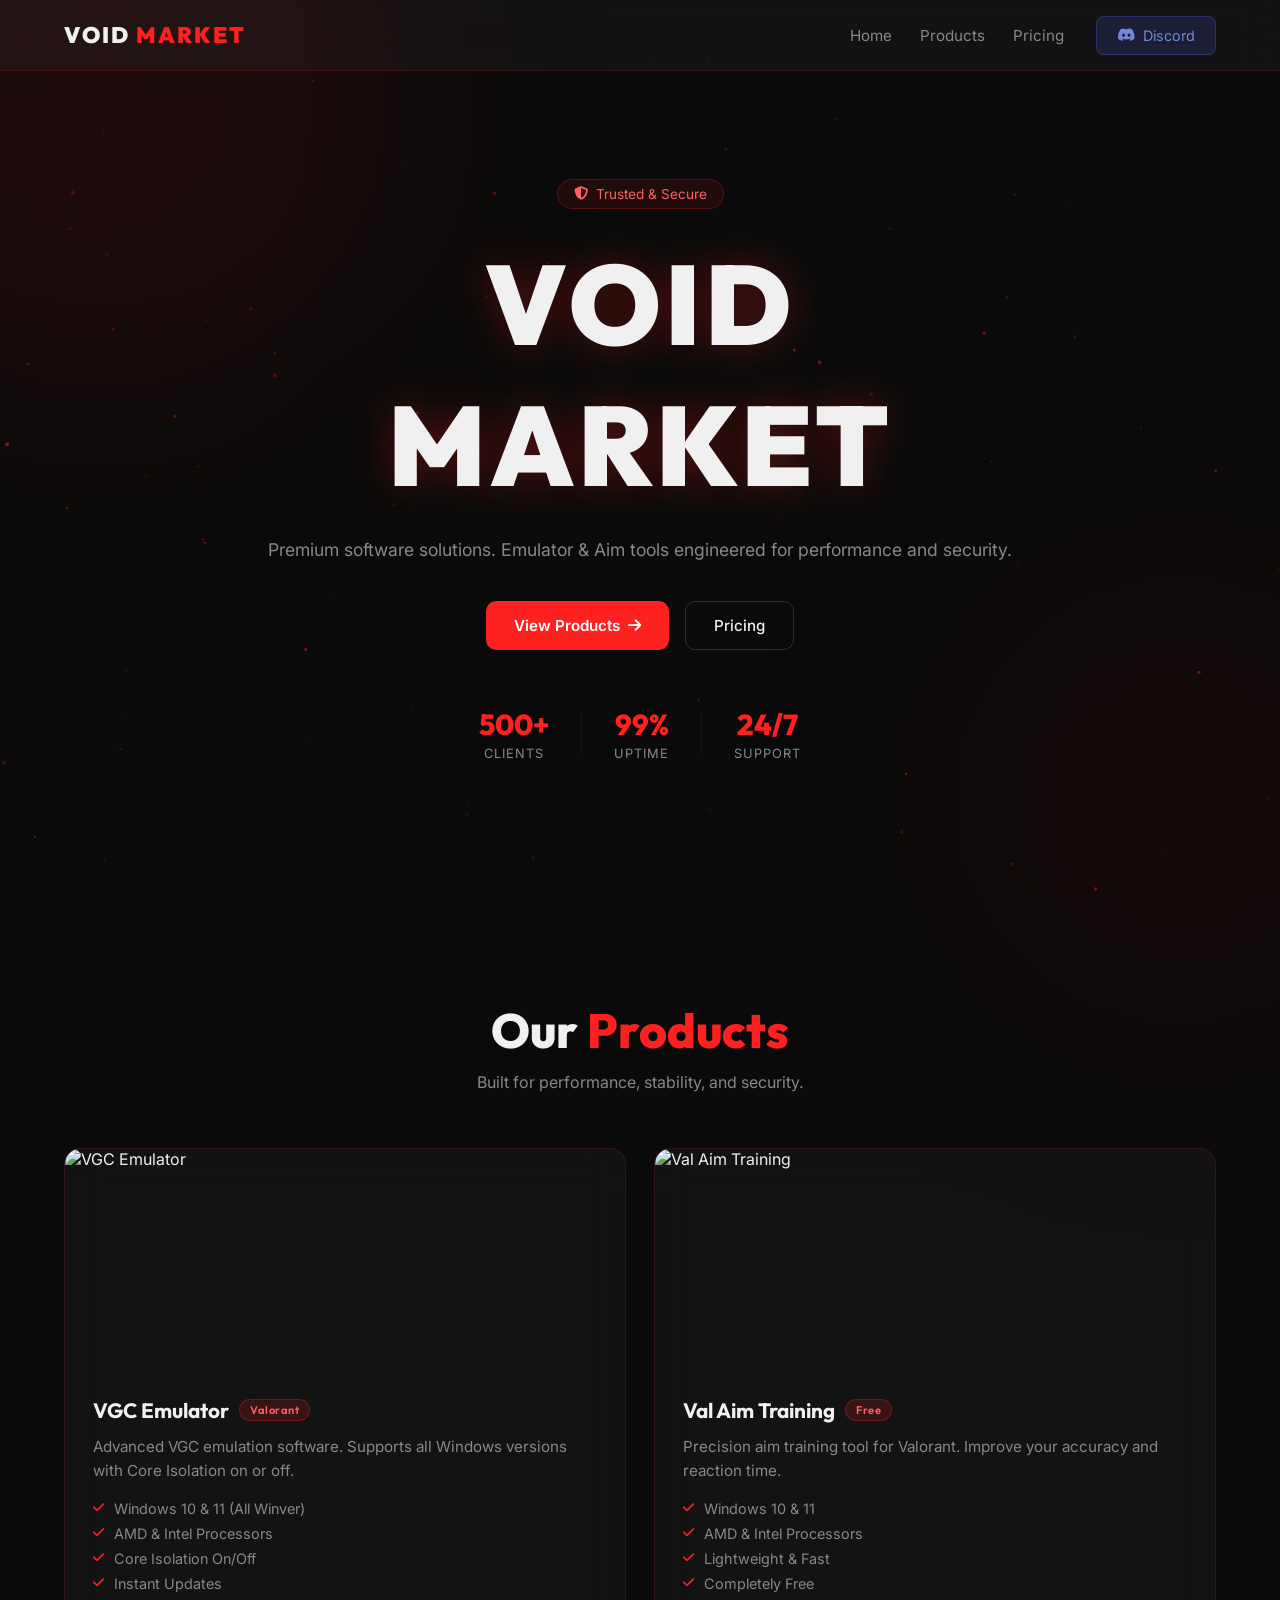
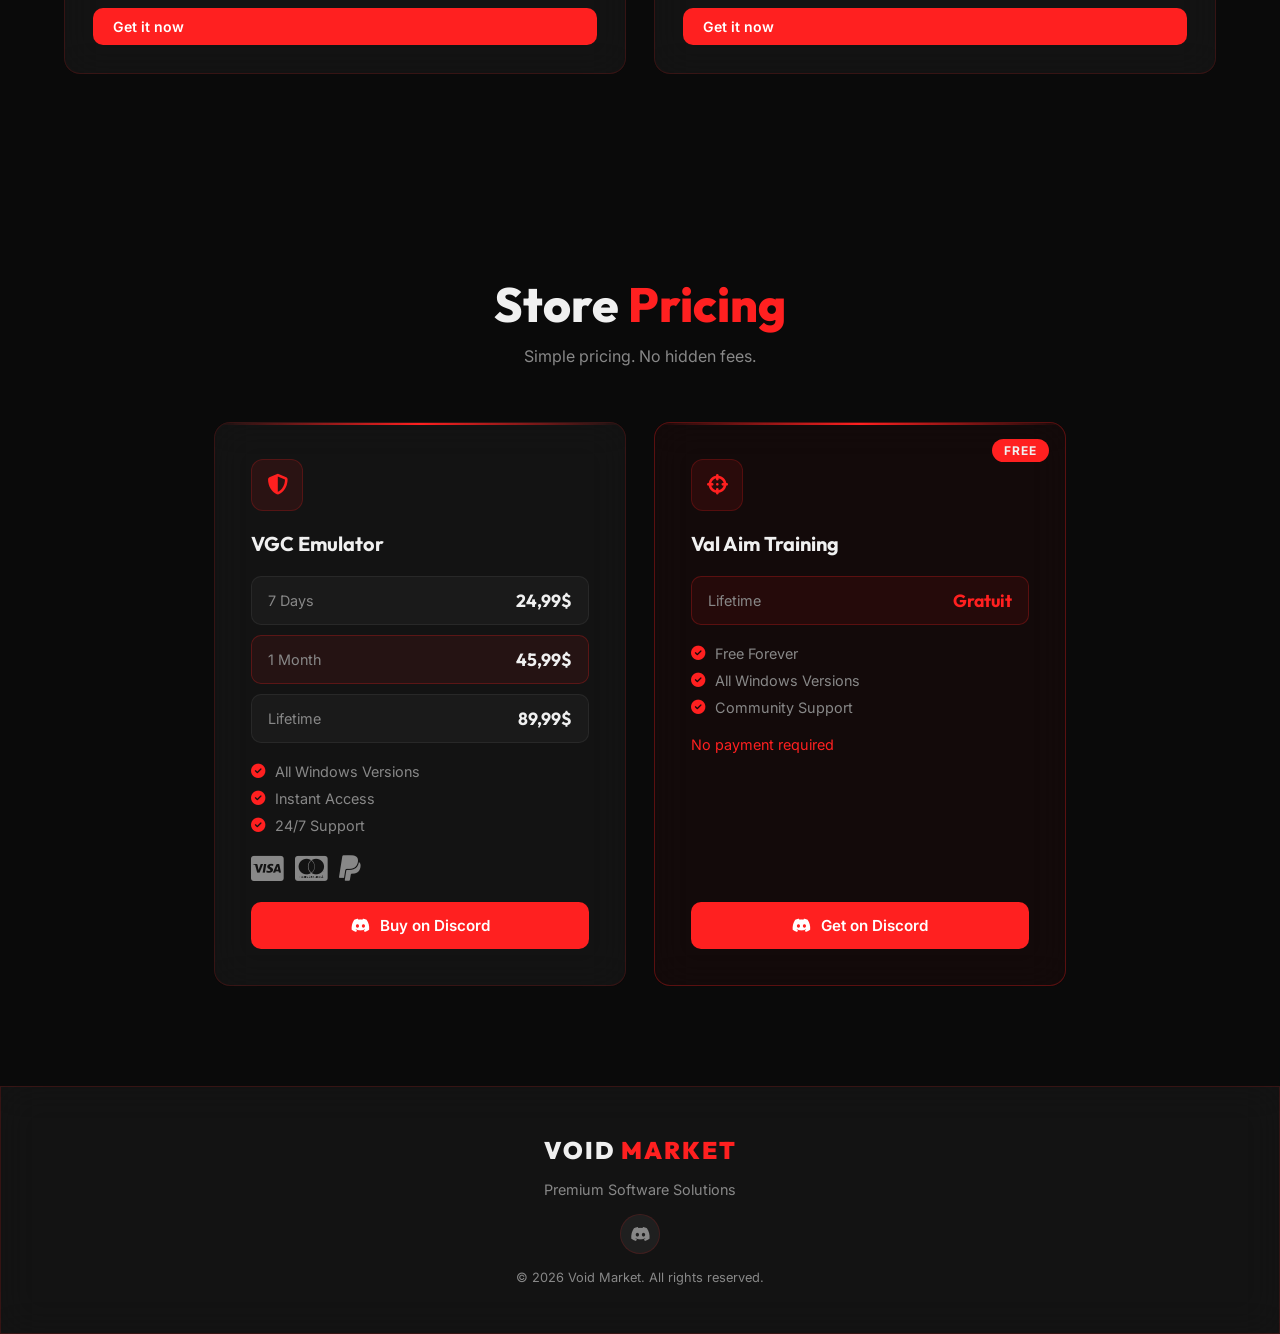
==== index.html @ f48b29fc "Add files via upload" ====
<!DOCTYPE html>
<html lang="fr">
<head>
  <meta charset="UTF-8">
  <meta name="viewport" content="width=device-width, initial-scale=1.0">
  <title>Void Market | Premium Software</title>
  <meta name="description" content="Void Market — Premium software solutions. VGC Emulator & Aim Training for Valorant.">
  <link rel="icon" href="data:image/svg+xml,<svg xmlns=%22http://www.w3.org/2000/svg%22 viewBox=%220 0 100 100%22><circle cx=%2250%22 cy=%2250%22 r=%2250%22 fill=%22%23ff2020%22/><text x=%2250%22 y=%2272%22 font-family=%22Arial%22 font-size=%2260%22 font-weight=%22bold%22 fill=%22%23fff%22 text-anchor=%22middle%22>V</text></svg>">
  <link href="https://fonts.googleapis.com/css2?family=Inter:wght@300;400;500&family=Outfit:wght@400;600;800;900&display=swap" rel="stylesheet">
  <link rel="stylesheet" href="https://cdnjs.cloudflare.com/ajax/libs/font-awesome/6.4.0/css/all.min.css">
  <link rel="stylesheet" href="style.css">
</head>
<body>

  <canvas id="bg-canvas"></canvas>
  <div class="ambient-glow glow-1"></div>
  <div class="ambient-glow glow-2"></div>

  <!-- NAV -->
  <nav class="navbar glass">
    <div class="nav-content">
      <a href="#home" class="logo">VOID <span class="accent">MARKET</span></a>
      <ul class="nav-links">
        <li><a href="#home">Home</a></li>
        <li><a href="#products">Products</a></li>
        <li><a href="#pricing">Pricing</a></li>
      </ul>
      <a href="https://discord.gg/" class="btn-discord" target="_blank">
        <i class="fab fa-discord"></i> Discord
      </a>
      <div class="mobile-menu-btn"><i class="fas fa-bars"></i></div>
    </div>
  </nav>

  <!-- HERO -->
  <section id="home" class="hero">
    <div class="hero-content">
      <div class="hero-badge"><i class="fas fa-shield-halved"></i> Trusted & Secure</div>
      <h1 class="glitch" data-text="VOID MARKET">VOID MARKET</h1>
      <p class="subtitle">Premium software solutions. Emulator & Aim tools engineered for performance and security.</p>
      <div class="hero-buttons">
        <a href="#products" class="btn-primary">View Products <i class="fas fa-arrow-right"></i></a>
        <a href="#pricing" class="btn-secondary">Pricing</a>
      </div>
      <div class="hero-stats">
        <div class="stat"><span class="stat-num">500+</span><span class="stat-label">Clients</span></div>
        <div class="stat-divider"></div>
        <div class="stat"><span class="stat-num">99%</span><span class="stat-label">Uptime</span></div>
        <div class="stat-divider"></div>
        <div class="stat"><span class="stat-num">24/7</span><span class="stat-label">Support</span></div>
      </div>
    </div>
  </section>

  <!-- PRODUCTS -->
  <section id="products" class="products">
    <div class="section-header">
      <h2>Our <span class="accent">Products</span></h2>
      <p>Built for performance, stability, and security.</p>
    </div>
    <div class="product-grid">

      <!-- Emulator -->
      <div class="product-card glass">
        <div class="product-img">
          <img src="https://i.imgur.com/AMg7JWk.jpeg" alt="VGC Emulator">
        </div>
        <div class="product-info">
          <h3>VGC Emulator <span class="tag">Valorant</span></h3>
          <p>Advanced VGC emulation software. Supports all Windows versions with Core Isolation on or off.</p>
          <ul class="product-features">
            <li><i class="fas fa-check"></i> Windows 10 & 11 (All Winver)</li>
            <li><i class="fas fa-check"></i> AMD & Intel Processors</li>
            <li><i class="fas fa-check"></i> Core Isolation On/Off</li>
            <li><i class="fas fa-check"></i> Instant Updates</li>
          </ul>
          <a href="#pricing" class="btn-primary small">Get it now</a>
        </div>
      </div>

      <!-- Aim -->
      <div class="product-card glass">
        <div class="product-img">
          <img src="https://i.imgur.com/ZZ62Hyu.jpeg" alt="Val Aim Training">
        </div>
        <div class="product-info">
          <h3>Val Aim Training <span class="tag">Free</span></h3>
          <p>Precision aim training tool for Valorant. Improve your accuracy and reaction time.</p>
          <ul class="product-features">
            <li><i class="fas fa-check"></i> Windows 10 & 11</li>
            <li><i class="fas fa-check"></i> AMD & Intel Processors</li>
            <li><i class="fas fa-check"></i> Lightweight & Fast</li>
            <li><i class="fas fa-check"></i> Completely Free</li>
          </ul>
          <a href="#pricing" class="btn-primary small">Get it now</a>
        </div>
      </div>

    </div>
  </section>

  <!-- PRICING -->
  <section id="pricing" class="pricing">
    <div class="section-header">
      <h2>Store <span class="accent">Pricing</span></h2>
      <p>Simple pricing. No hidden fees.</p>
    </div>
    <div class="pricing-grid">

      <!-- Emulator Pricing -->
      <div class="pricing-card glass">
        <div class="glow-border"></div>
        <div class="product-icon"><i class="fas fa-shield-halved"></i></div>
        <h3>VGC Emulator</h3>
        <div class="pricing-options">
          <div class="price-option">
            <span class="duration">7 Days</span>
            <span class="price">24,99$</span>
          </div>
          <div class="price-option featured">
            <span class="duration">1 Month</span>
            <span class="price">45,99$</span>
          </div>
          <div class="price-option">
            <span class="duration">Lifetime</span>
            <span class="price">89,99$</span>
          </div>
        </div>
        <ul class="pricing-features">
          <li><i class="fas fa-check-circle"></i> All Windows Versions</li>
          <li><i class="fas fa-check-circle"></i> Instant Access</li>
          <li><i class="fas fa-check-circle"></i> 24/7 Support</li>
        </ul>
        <div class="payment-methods">
          <i class="fab fa-cc-visa"></i>
          <i class="fab fa-cc-mastercard"></i>
          <i class="fab fa-paypal"></i>
        </div>
        <a href="https://discord.gg/" class="btn-purchase" target="_blank">
          <i class="fab fa-discord"></i> Buy on Discord
        </a>
      </div>

      <!-- Aim Pricing -->
      <div class="pricing-card glass featured-card">
        <div class="glow-border"></div>
        <div class="popular-badge">FREE</div>
        <div class="product-icon"><i class="fas fa-crosshairs"></i></div>
        <h3>Val Aim Training</h3>
        <div class="pricing-options">
          <div class="price-option featured">
            <span class="duration">Lifetime</span>
            <span class="price free">Gratuit</span>
          </div>
        </div>
        <ul class="pricing-features">
          <li><i class="fas fa-check-circle"></i> Free Forever</li>
          <li><i class="fas fa-check-circle"></i> All Windows Versions</li>
          <li><i class="fas fa-check-circle"></i> Community Support</li>
        </ul>
        <div class="payment-methods">
          <span style="color: var(--accent); font-size: 0.9rem;">No payment required</span>
        </div>
        <a href="https://discord.gg/" class="btn-purchase" target="_blank">
          <i class="fab fa-discord"></i> Get on Discord
        </a>
      </div>

    </div>
  </section>

  <!-- FOOTER -->
  <footer class="glass">
    <div class="footer-content">
      <div class="footer-logo">VOID <span class="accent">MARKET</span></div>
      <p>Premium Software Solutions</p>
      <div class="socials">
        <a href="https://discord.gg/" target="_blank"><i class="fab fa-discord"></i></a>
      </div>
      <p class="copyright">&copy; 2026 Void Market. All rights reserved.</p>
    </div>
  </footer>

  <script src="app.js"></script>
</body>
</html>
---- style.css ----
/* ── RESET & BASE ─────────────────────────────────────────────── */
*, *::before, *::after { box-sizing: border-box; margin: 0; padding: 0; }

:root {
  --bg:        #0a0a0a;
  --bg2:       #111111;
  --accent:    #ff2020;
  --accent2:   #ff6060;
  --glass:     rgba(255,255,255,0.04);
  --border:    rgba(255,32,32,0.15);
  --text:      #f0f0f0;
  --text-muted:#888;
  --radius:    16px;
}

html { scroll-behavior: smooth; }

body {
  font-family: 'Inter', sans-serif;
  background: var(--bg);
  color: var(--text);
  overflow-x: hidden;
  min-height: 100vh;
}

/* ── CANVAS BACKGROUND ───────────────────────────────────────── */
#bg-canvas {
  position: fixed;
  inset: 0;
  z-index: 0;
  pointer-events: none;
}

/* ── AMBIENT GLOWS ───────────────────────────────────────────── */
.ambient-glow {
  position: fixed;
  border-radius: 50%;
  filter: blur(120px);
  pointer-events: none;
  z-index: 0;
}
.glow-1 {
  width: 600px; height: 600px;
  background: rgba(255,32,32,0.08);
  top: -200px; left: -200px;
}
.glow-2 {
  width: 500px; height: 500px;
  background: rgba(180,0,0,0.06);
  bottom: -150px; right: -150px;
}

/* ── GLASS ───────────────────────────────────────────────────── */
.glass {
  background: var(--glass);
  backdrop-filter: blur(20px);
  -webkit-backdrop-filter: blur(20px);
  border: 1px solid var(--border);
}

/* ── ACCENT ──────────────────────────────────────────────────── */
.accent { color: var(--accent); }

/* ── NAVBAR ──────────────────────────────────────────────────── */
.navbar {
  position: fixed;
  top: 0; left: 0; right: 0;
  z-index: 100;
  border-top: none;
  border-left: none;
  border-right: none;
  border-bottom: 1px solid var(--border);
}
.nav-content {
  max-width: 1200px;
  margin: 0 auto;
  padding: 0 24px;
  height: 70px;
  display: flex;
  align-items: center;
  gap: 32px;
}
.logo {
  font-family: 'Outfit', sans-serif;
  font-weight: 900;
  font-size: 1.4rem;
  color: var(--text);
  text-decoration: none;
  letter-spacing: 2px;
}
.nav-links {
  list-style: none;
  display: flex;
  gap: 28px;
  margin-left: auto;
}
.nav-links a {
  color: var(--text-muted);
  text-decoration: none;
  font-size: 0.95rem;
  transition: color 0.2s;
}
.nav-links a:hover { color: var(--text); }

.btn-discord {
  display: flex;
  align-items: center;
  gap: 8px;
  padding: 10px 20px;
  background: rgba(88,101,242,0.15);
  border: 1px solid rgba(88,101,242,0.3);
  border-radius: 8px;
  color: #7289da;
  text-decoration: none;
  font-size: 0.9rem;
  transition: all 0.2s;
  white-space: nowrap;
}
.btn-discord:hover {
  background: rgba(88,101,242,0.25);
  color: #fff;
}

.mobile-menu-btn { display: none; cursor: pointer; font-size: 1.4rem; }

/* ── HERO ────────────────────────────────────────────────────── */
.hero {
  position: relative;
  z-index: 1;
  min-height: 100vh;
  display: flex;
  align-items: center;
  justify-content: center;
  text-align: center;
  padding: 120px 24px 80px;
}
.hero-content { max-width: 800px; }

.hero-badge {
  display: inline-flex;
  align-items: center;
  gap: 8px;
  padding: 6px 16px;
  background: rgba(255,32,32,0.1);
  border: 1px solid rgba(255,32,32,0.25);
  border-radius: 999px;
  font-size: 0.85rem;
  color: var(--accent2);
  margin-bottom: 24px;
}

.glitch {
  font-family: 'Outfit', sans-serif;
  font-weight: 900;
  font-size: clamp(3rem, 10vw, 7rem);
  letter-spacing: 4px;
  color: var(--text);
  position: relative;
  text-shadow: 0 0 40px rgba(255,32,32,0.3);
}
.glitch::before, .glitch::after {
  content: attr(data-text);
  position: absolute;
  inset: 0;
  opacity: 0;
}
.glitch:hover::before {
  opacity: 0.8;
  color: var(--accent);
  clip-path: polygon(0 0, 100% 0, 100% 35%, 0 35%);
  transform: translateX(-3px);
  animation: glitch-top 0.3s linear;
}
.glitch:hover::after {
  opacity: 0.8;
  color: #0ff;
  clip-path: polygon(0 65%, 100% 65%, 100% 100%, 0 100%);
  transform: translateX(3px);
  animation: glitch-bot 0.3s linear;
}
@keyframes glitch-top { 0%,100%{transform:translateX(-3px)} 50%{transform:translateX(3px)} }
@keyframes glitch-bot { 0%,100%{transform:translateX(3px)} 50%{transform:translateX(-3px)} }

.subtitle {
  color: var(--text-muted);
  font-size: 1.1rem;
  line-height: 1.7;
  margin: 20px 0 36px;
}

.hero-buttons { display: flex; gap: 16px; justify-content: center; flex-wrap: wrap; }

.btn-primary {
  display: inline-flex;
  align-items: center;
  gap: 8px;
  padding: 14px 28px;
  background: var(--accent);
  color: #fff;
  border-radius: 10px;
  text-decoration: none;
  font-weight: 600;
  font-size: 0.95rem;
  transition: all 0.2s;
  border: none;
  cursor: pointer;
}
.btn-primary:hover {
  background: #ff4444;
  transform: translateY(-2px);
  box-shadow: 0 8px 25px rgba(255,32,32,0.35);
}
.btn-primary.small { padding: 10px 20px; font-size: 0.88rem; }

.btn-secondary {
  display: inline-flex;
  align-items: center;
  gap: 8px;
  padding: 14px 28px;
  background: transparent;
  color: var(--text);
  border: 1px solid rgba(255,255,255,0.15);
  border-radius: 10px;
  text-decoration: none;
  font-weight: 500;
  font-size: 0.95rem;
  transition: all 0.2s;
}
.btn-secondary:hover {
  border-color: var(--accent);
  color: var(--accent);
}

.hero-stats {
  display: flex;
  align-items: center;
  justify-content: center;
  gap: 32px;
  margin-top: 56px;
}
.stat { display: flex; flex-direction: column; align-items: center; gap: 4px; }
.stat-num {
  font-family: 'Outfit', sans-serif;
  font-weight: 800;
  font-size: 1.8rem;
  color: var(--accent);
}
.stat-label { font-size: 0.8rem; color: var(--text-muted); text-transform: uppercase; letter-spacing: 1px; }
.stat-divider { width: 1px; height: 40px; background: var(--border); }

/* ── SECTION HEADER ──────────────────────────────────────────── */
.section-header {
  text-align: center;
  margin-bottom: 56px;
}
.section-header h2 {
  font-family: 'Outfit', sans-serif;
  font-weight: 800;
  font-size: clamp(2rem, 5vw, 3rem);
  margin-bottom: 12px;
}
.section-header p { color: var(--text-muted); font-size: 1rem; }

/* ── PRODUCTS ────────────────────────────────────────────────── */
.products {
  position: relative;
  z-index: 1;
  padding: 100px 24px;
  max-width: 1200px;
  margin: 0 auto;
}
.product-grid {
  display: grid;
  grid-template-columns: repeat(auto-fit, minmax(480px, 1fr));
  gap: 28px;
}
.product-card {
  border-radius: var(--radius);
  overflow: hidden;
  display: flex;
  flex-direction: column;
  transition: transform 0.3s, box-shadow 0.3s;
}
.product-card:hover {
  transform: translateY(-6px);
  box-shadow: 0 20px 50px rgba(255,32,32,0.1);
}
.product-img {
  width: 100%;
  height: 220px;
  overflow: hidden;
}
.product-img img {
  width: 100%;
  height: 100%;
  object-fit: cover;
  transition: transform 0.4s;
}
.product-card:hover .product-img img { transform: scale(1.04); }

.product-info { padding: 28px; flex: 1; display: flex; flex-direction: column; gap: 12px; }
.product-info h3 {
  font-family: 'Outfit', sans-serif;
  font-weight: 700;
  font-size: 1.3rem;
  display: flex;
  align-items: center;
  gap: 10px;
}
.tag {
  font-size: 0.7rem;
  padding: 3px 10px;
  background: rgba(255,32,32,0.15);
  border: 1px solid rgba(255,32,32,0.3);
  border-radius: 999px;
  color: var(--accent2);
  font-weight: 600;
  letter-spacing: 0.5px;
}
.product-info p { color: var(--text-muted); font-size: 0.95rem; line-height: 1.6; }

.product-features {
  list-style: none;
  display: flex;
  flex-direction: column;
  gap: 8px;
  margin: 4px 0;
}
.product-features li {
  display: flex;
  align-items: center;
  gap: 10px;
  font-size: 0.9rem;
  color: var(--text-muted);
}
.product-features li i { color: var(--accent); font-size: 0.8rem; }

/* ── PRICING ─────────────────────────────────────────────────── */
.pricing {
  position: relative;
  z-index: 1;
  padding: 100px 24px;
  max-width: 900px;
  margin: 0 auto;
}
.pricing-grid {
  display: grid;
  grid-template-columns: repeat(auto-fit, minmax(360px, 1fr));
  gap: 28px;
}
.pricing-card {
  border-radius: var(--radius);
  padding: 36px;
  position: relative;
  overflow: hidden;
  display: flex;
  flex-direction: column;
  gap: 20px;
  transition: transform 0.3s, box-shadow 0.3s;
}
.pricing-card:hover {
  transform: translateY(-4px);
  box-shadow: 0 16px 40px rgba(255,32,32,0.1);
}
.featured-card {
  border-color: rgba(255,32,32,0.3);
  background: rgba(255,32,32,0.04);
}
.glow-border {
  position: absolute;
  top: 0; left: 0; right: 0;
  height: 2px;
  background: linear-gradient(90deg, transparent, var(--accent), transparent);
}
.popular-badge {
  position: absolute;
  top: 16px; right: 16px;
  padding: 4px 12px;
  background: var(--accent);
  border-radius: 999px;
  font-size: 0.75rem;
  font-weight: 700;
  letter-spacing: 1px;
}
.product-icon {
  width: 52px; height: 52px;
  border-radius: 12px;
  background: rgba(255,32,32,0.1);
  border: 1px solid rgba(255,32,32,0.2);
  display: flex;
  align-items: center;
  justify-content: center;
  font-size: 1.3rem;
  color: var(--accent);
}
.pricing-card h3 {
  font-family: 'Outfit', sans-serif;
  font-weight: 700;
  font-size: 1.25rem;
}
.pricing-options { display: flex; flex-direction: column; gap: 10px; }
.price-option {
  display: flex;
  align-items: center;
  justify-content: space-between;
  padding: 12px 16px;
  border-radius: 10px;
  background: rgba(255,255,255,0.03);
  border: 1px solid rgba(255,255,255,0.06);
}
.price-option.featured {
  background: rgba(255,32,32,0.08);
  border-color: rgba(255,32,32,0.25);
}
.duration { font-size: 0.9rem; color: var(--text-muted); }
.price {
  font-family: 'Outfit', sans-serif;
  font-weight: 700;
  font-size: 1.1rem;
  color: var(--text);
}
.price.free { color: var(--accent); }

.pricing-features {
  list-style: none;
  display: flex;
  flex-direction: column;
  gap: 10px;
}
.pricing-features li {
  display: flex;
  align-items: center;
  gap: 10px;
  font-size: 0.9rem;
  color: var(--text-muted);
}
.pricing-features li i { color: var(--accent); }

.payment-methods {
  display: flex;
  align-items: center;
  gap: 12px;
  font-size: 1.8rem;
  color: var(--text-muted);
}

.btn-purchase {
  display: flex;
  align-items: center;
  justify-content: center;
  gap: 10px;
  padding: 14px;
  background: var(--accent);
  color: #fff;
  border-radius: 10px;
  text-decoration: none;
  font-weight: 600;
  font-size: 0.95rem;
  transition: all 0.2s;
  margin-top: auto;
}
.btn-purchase:hover {
  background: #ff4444;
  transform: translateY(-2px);
  box-shadow: 0 8px 25px rgba(255,32,32,0.35);
}

/* ── FOOTER ──────────────────────────────────────────────────── */
footer {
  position: relative;
  z-index: 1;
  border-bottom: none;
  border-left: none;
  border-right: none;
  border-top: 1px solid var(--border);
}
.footer-content {
  max-width: 1200px;
  margin: 0 auto;
  padding: 48px 24px;
  text-align: center;
  display: flex;
  flex-direction: column;
  align-items: center;
  gap: 16px;
}
.footer-logo {
  font-family: 'Outfit', sans-serif;
  font-weight: 900;
  font-size: 1.5rem;
  letter-spacing: 2px;
}
.footer-content p { color: var(--text-muted); font-size: 0.9rem; }
.socials { display: flex; gap: 16px; }
.socials a {
  width: 40px; height: 40px;
  border-radius: 50%;
  background: rgba(255,255,255,0.05);
  border: 1px solid var(--border);
  display: flex;
  align-items: center;
  justify-content: center;
  color: var(--text-muted);
  text-decoration: none;
  font-size: 1rem;
  transition: all 0.2s;
}
.socials a:hover { background: rgba(255,32,32,0.1); color: var(--accent); border-color: var(--accent); }
.copyright { font-size: 0.8rem !important; }

/* ── RESPONSIVE ──────────────────────────────────────────────── */
@media (max-width: 768px) {
  .nav-links { display: none; }
  .mobile-menu-btn { display: block; margin-left: auto; }
  .btn-discord { display: none; }
  .product-grid { grid-template-columns: 1fr; }
  .pricing-grid { grid-template-columns: 1fr; }
  .hero-stats { gap: 20px; }
  .stat-num { font-size: 1.4rem; }
}
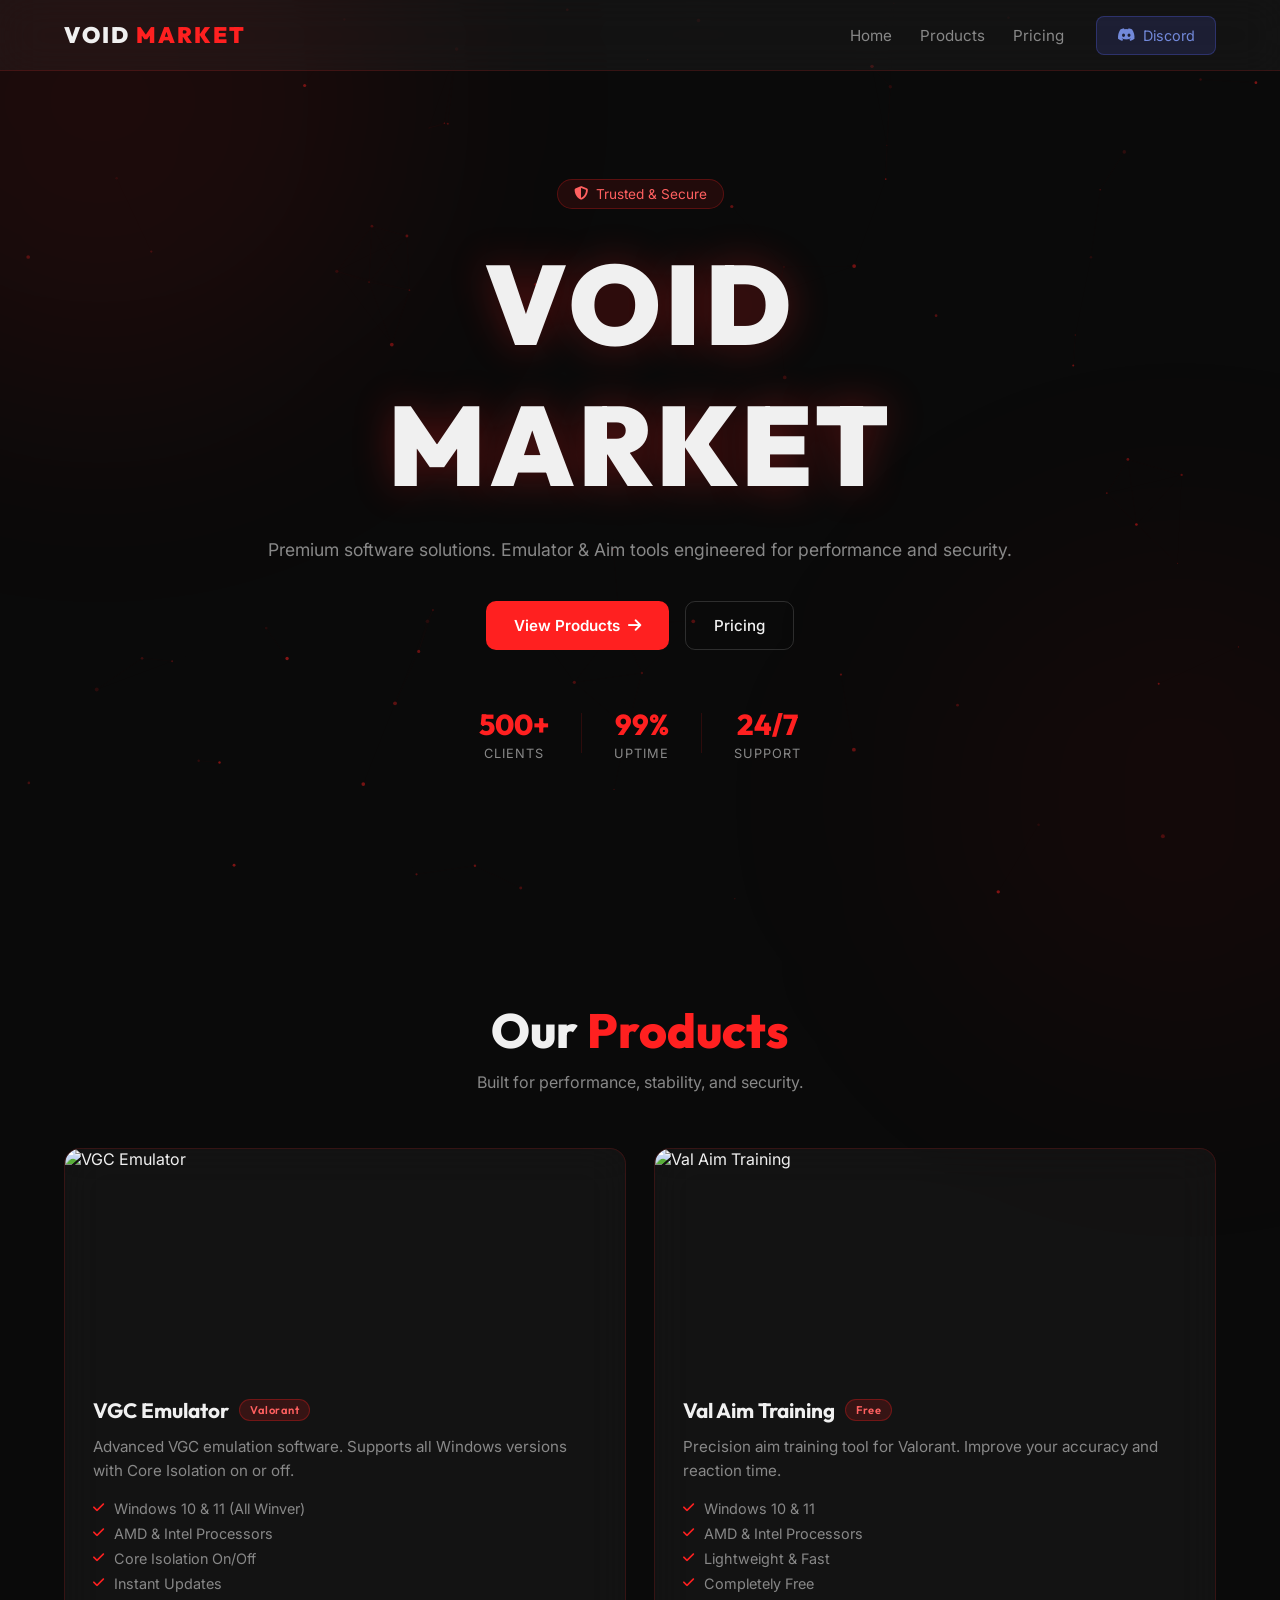
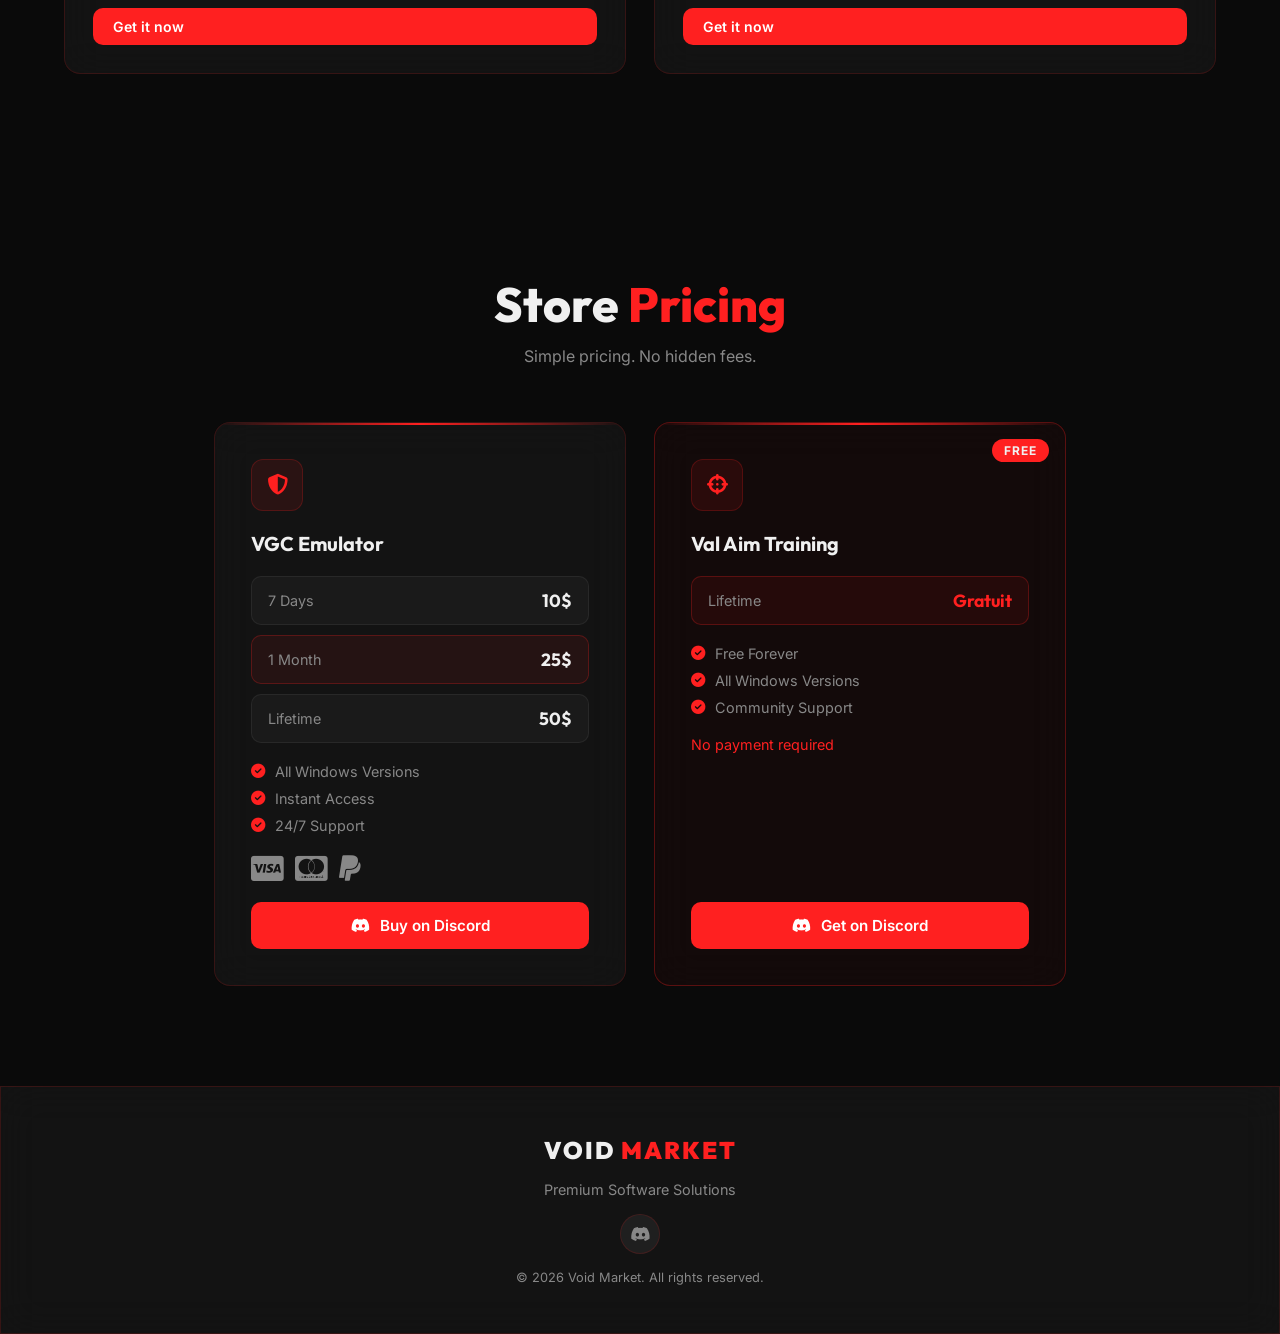
==== commit 530bdd7e: "Update index.html" ====
--- a/index.html
+++ b/index.html
@@ -115,15 +115,15 @@
         <div class="pricing-options">
           <div class="price-option">
             <span class="duration">7 Days</span>
-            <span class="price">24,99$</span>
+            <span class="price">10$</span>
           </div>
           <div class="price-option featured">
             <span class="duration">1 Month</span>
-            <span class="price">45,99$</span>
+            <span class="price">25$</span>
           </div>
           <div class="price-option">
             <span class="duration">Lifetime</span>
-            <span class="price">89,99$</span>
+            <span class="price">50$</span>
           </div>
         </div>
         <ul class="pricing-features">
@@ -136,7 +136,7 @@
           <i class="fab fa-cc-mastercard"></i>
           <i class="fab fa-paypal"></i>
         </div>
-        <a href="https://discord.gg/" class="btn-purchase" target="_blank">
+        <a href="https://vvoidmarket.netlify.app" class="btn-purchase" target="_blank">
           <i class="fab fa-discord"></i> Buy on Discord
         </a>
       </div>
@@ -161,7 +161,7 @@
         <div class="payment-methods">
           <span style="color: var(--accent); font-size: 0.9rem;">No payment required</span>
         </div>
-        <a href="https://discord.gg/" class="btn-purchase" target="_blank">
+        <a href="https://vvoidmarket.netlify.app" class="btn-purchase" target="_blank">
           <i class="fab fa-discord"></i> Get on Discord
         </a>
       </div>
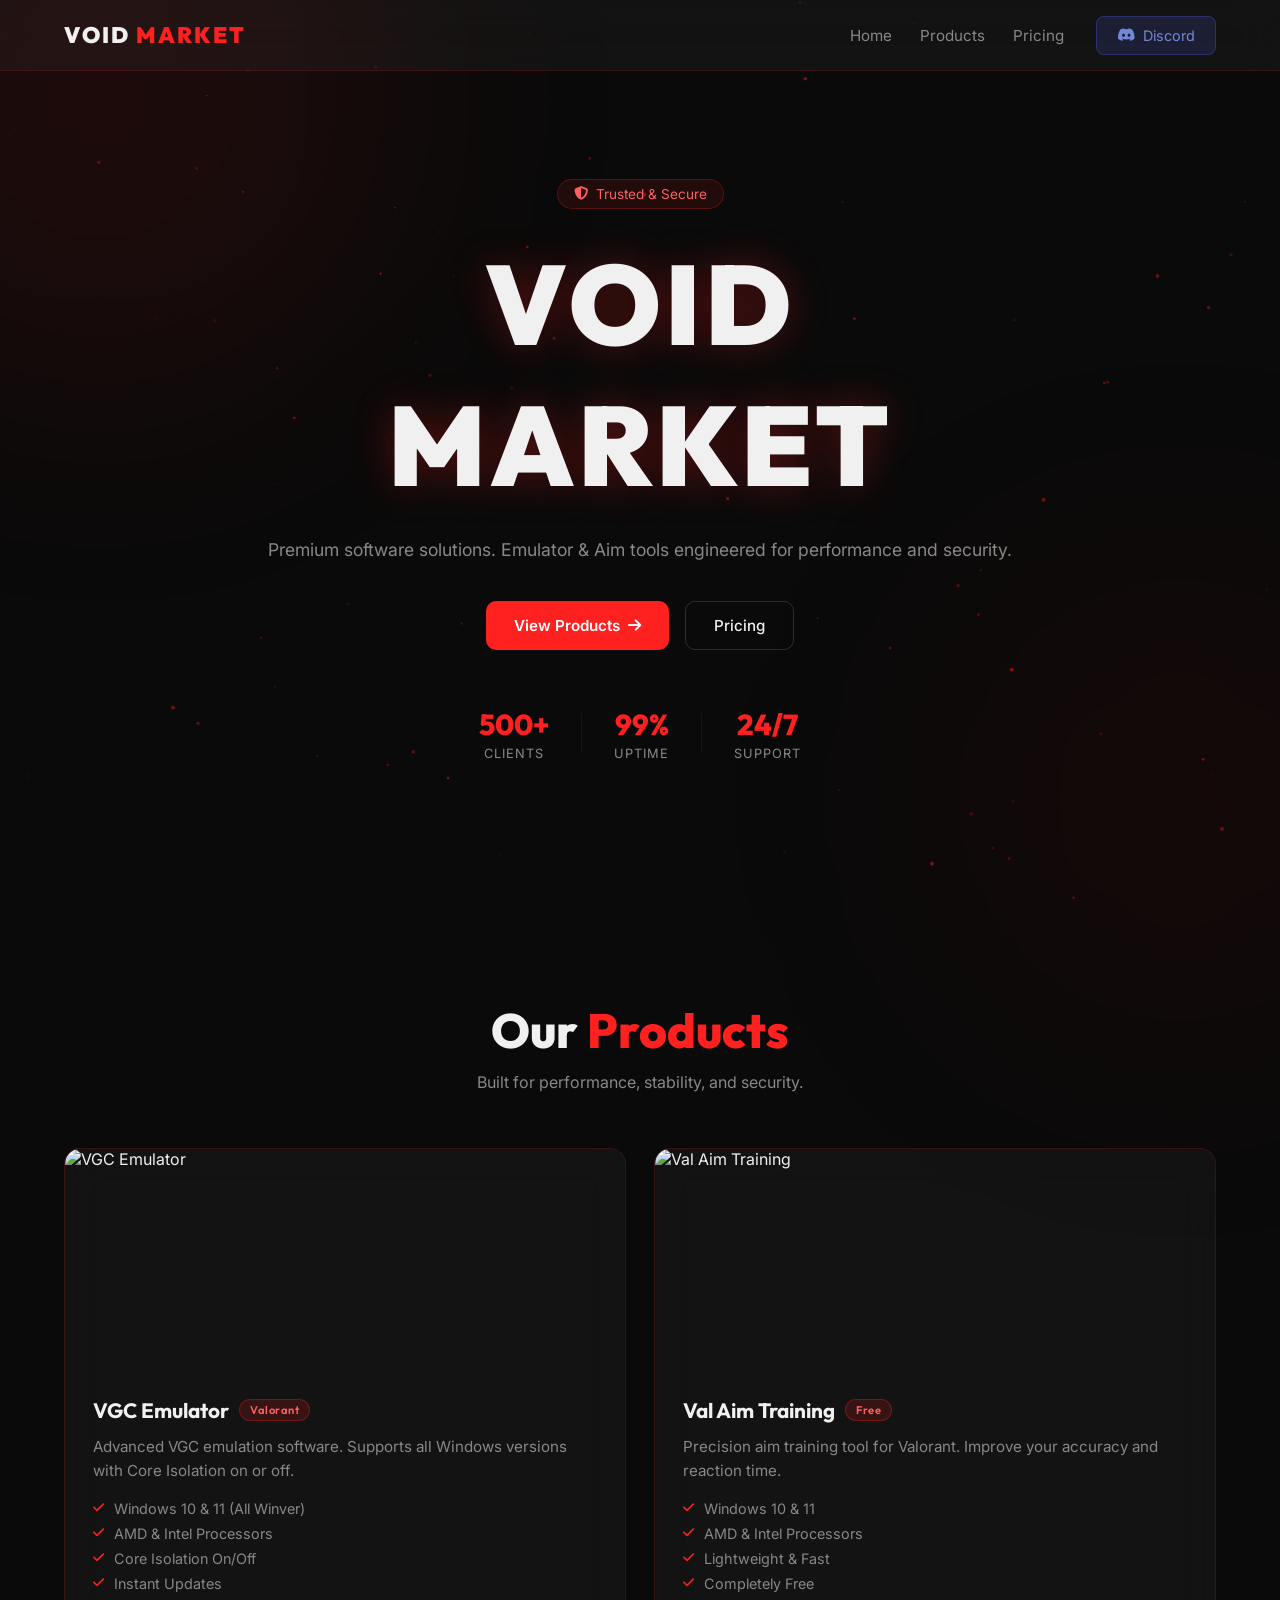
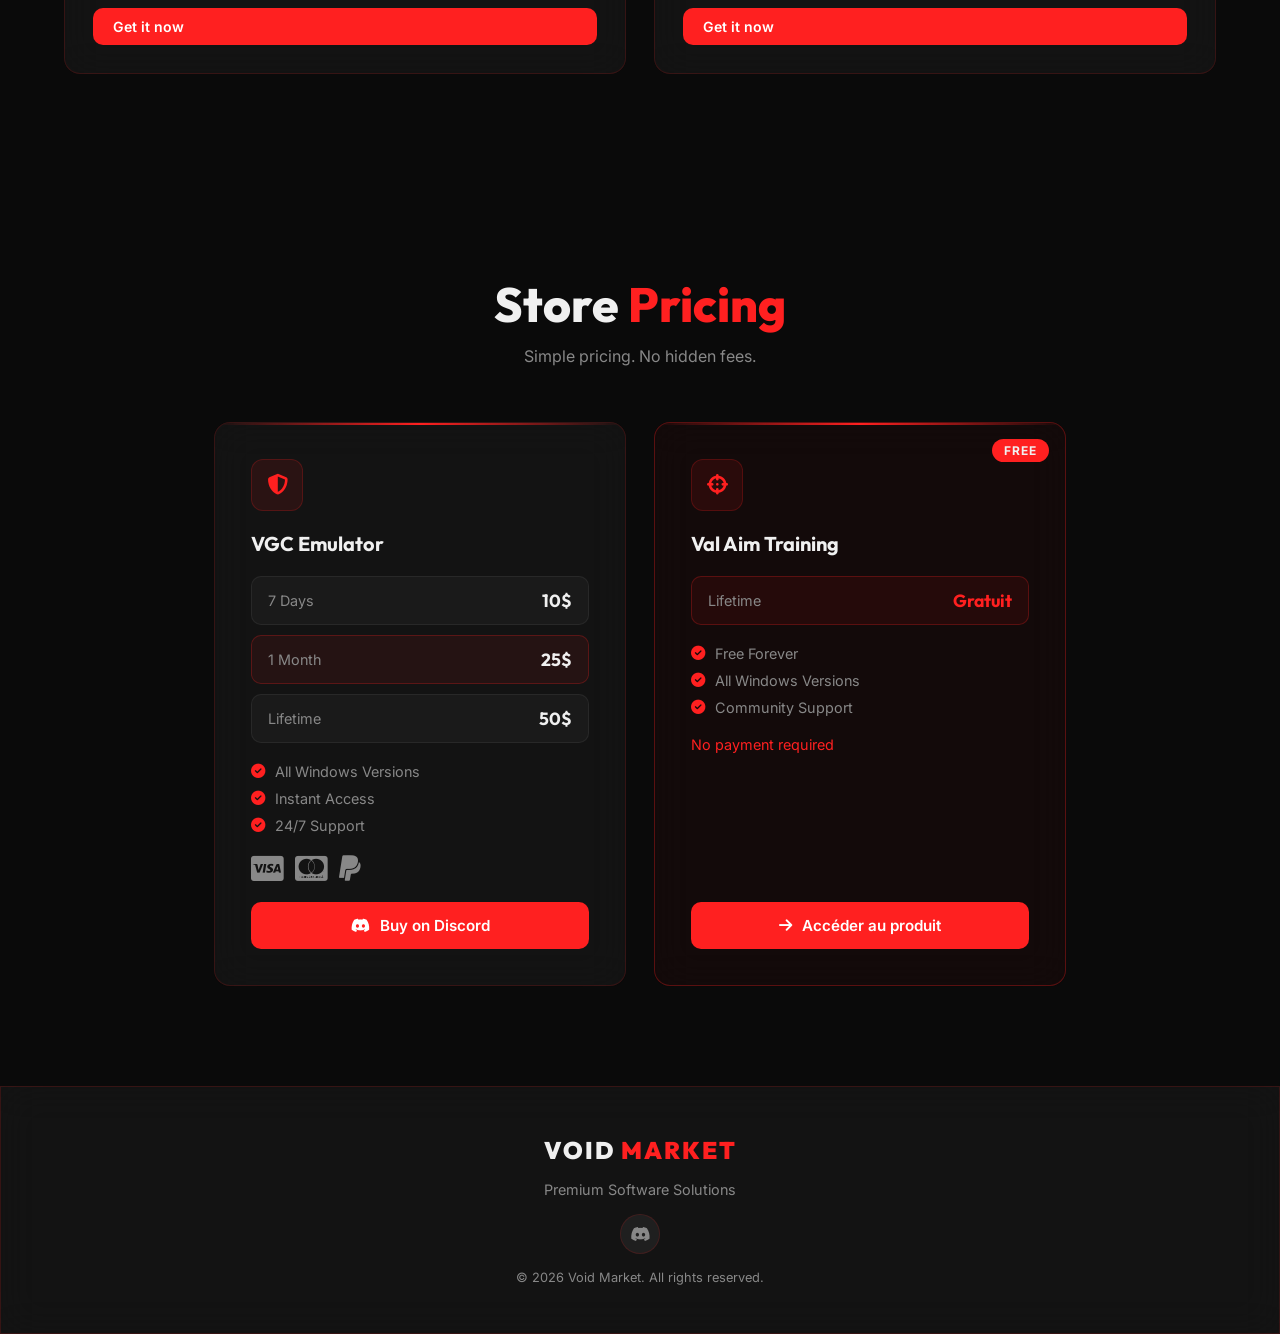
==== commit 367d37c5: "Update index.html" ====
--- a/index.html
+++ b/index.html
@@ -74,7 +74,7 @@
             <li><i class="fas fa-check"></i> Core Isolation On/Off</li>
             <li><i class="fas fa-check"></i> Instant Updates</li>
           </ul>
-          <a href="#pricing" class="btn-primary small">Get it now</a>
+          <a href="aim.html" class="btn-primary small">Get it now</a>
         </div>
       </div>
 
@@ -92,7 +92,7 @@
             <li><i class="fas fa-check"></i> Lightweight & Fast</li>
             <li><i class="fas fa-check"></i> Completely Free</li>
           </ul>
-          <a href="#pricing" class="btn-primary small">Get it now</a>
+          <a href="aim.html" class="btn-primary small">Get it now</a>
         </div>
       </div>
 
@@ -161,8 +161,8 @@
         <div class="payment-methods">
           <span style="color: var(--accent); font-size: 0.9rem;">No payment required</span>
         </div>
-        <a href="https://vvoidmarket.netlify.app" class="btn-purchase" target="_blank">
-          <i class="fab fa-discord"></i> Get on Discord
+        <a href="aim.html" class="btn-purchase">
+          <i class="fas fa-arrow-right"></i> Accéder au produit
         </a>
       </div>
 
